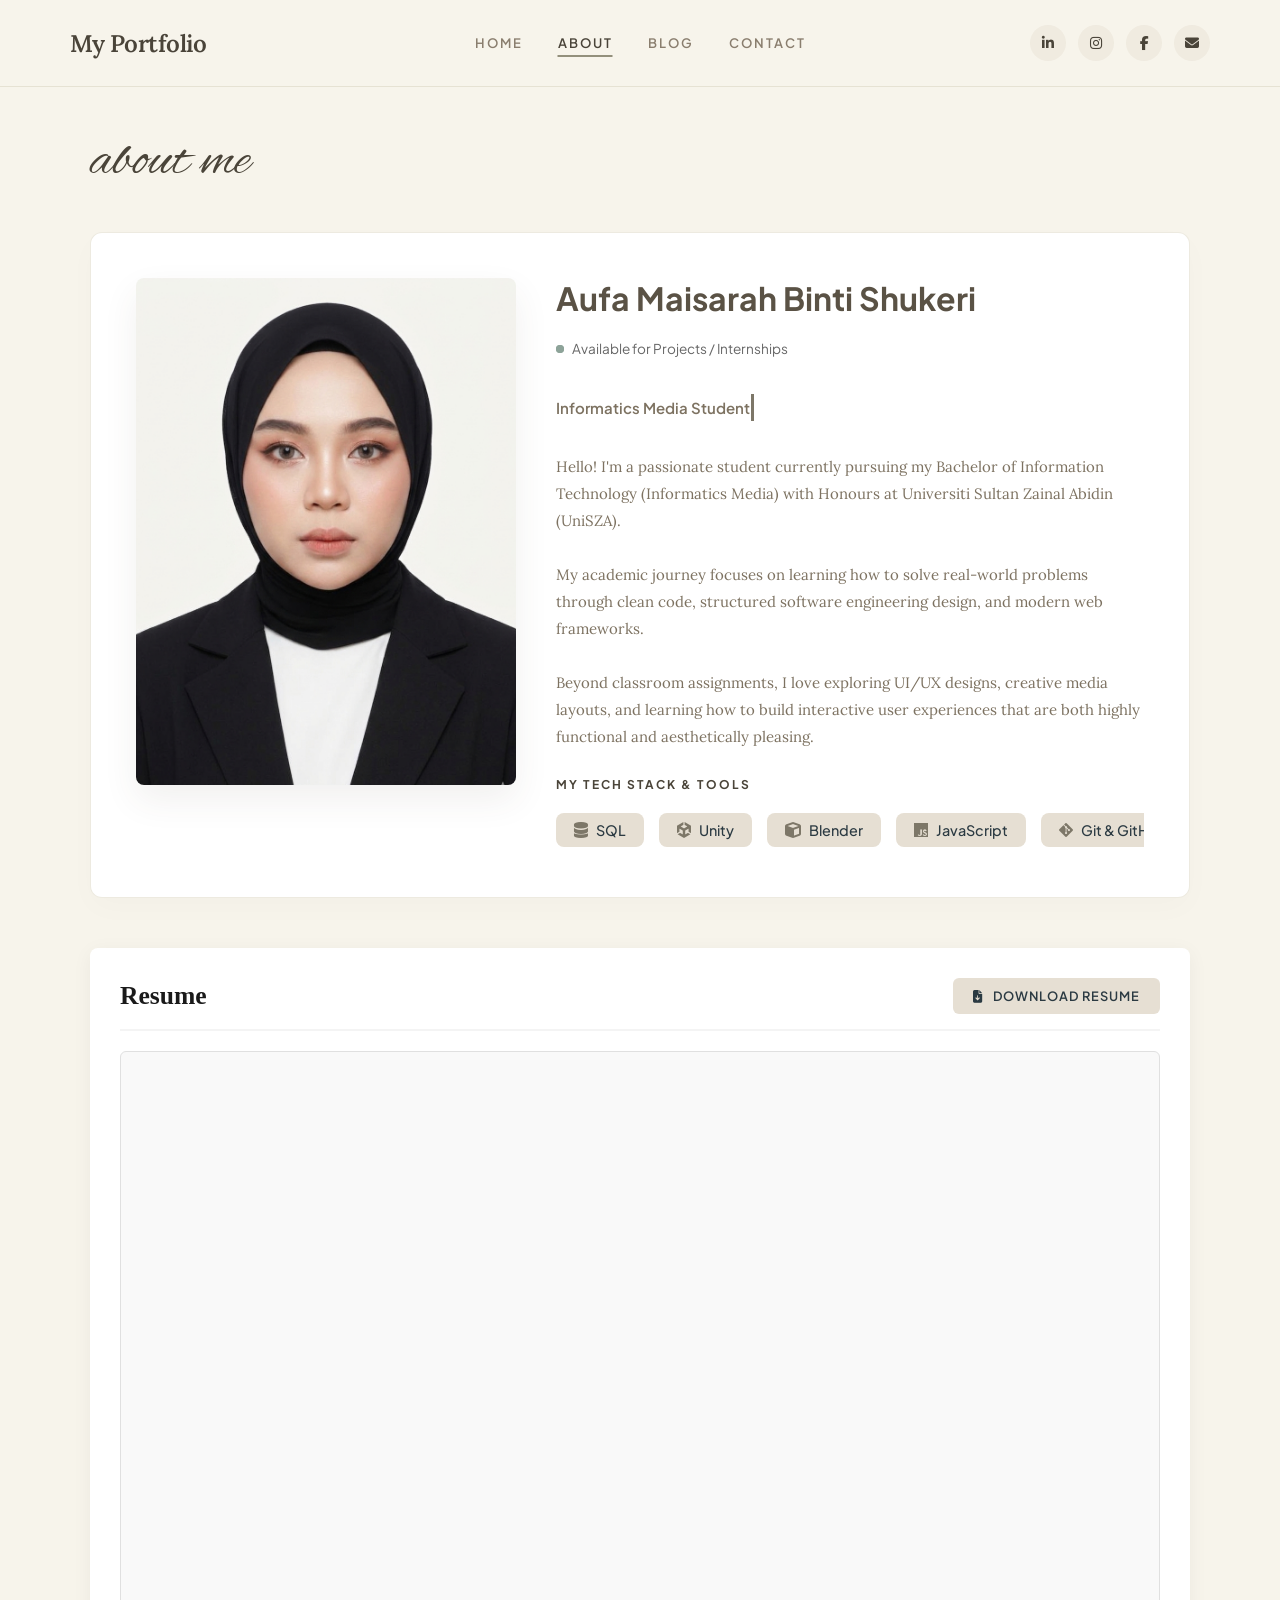
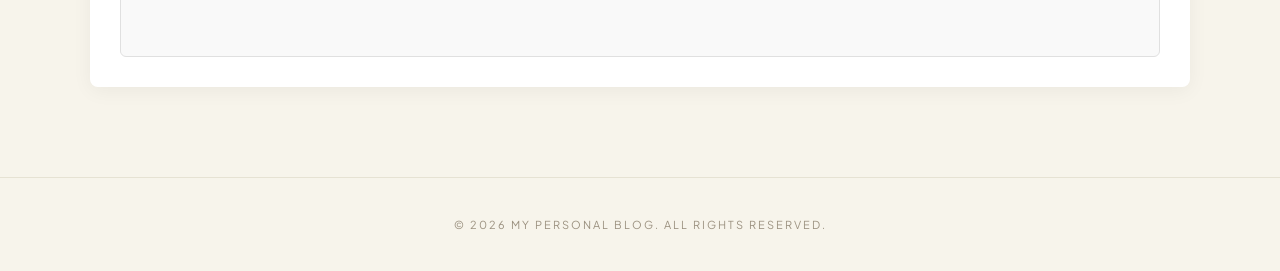
==== about.html @ 788a6cbf "d" ====
<!DOCTYPE html>
<html lang="en">
<head>
    <meta charset="UTF-8">
    <meta name="viewport" content="width=device-width, initial-scale=1.0">
    <title>Aufa | About — My Portfolio</title>
    <link rel="stylesheet" href="style.css">
    <link rel="stylesheet" href="https://cdnjs.cloudflare.com/ajax/libs/font-awesome/6.4.0/css/all.min.css">
</head>

<body>

    <header>
        <nav class="navbar">
            <div class="logo">My Portfolio</div>
            <ul class="nav-links">
                <li><a href="index.html">HOME</a></li>
                <li><a href="about.html" class="active">ABOUT</a></li>
                <li><a href="blog.html">BLOG</a></li>
                <li><a href="contact.html">CONTACT</a></li>
            </ul>

            <div class="header-social-icons">

                <a href="https://linkedin.com/in/usernameanda" target="_blank" class="icon-circle linkedin"><i class="fab fa-linkedin-in"></i></a>
                <a href="https://instagram.com/usernameanda" target="_blank" class="icon-circle instagram"><i class="fab fa-instagram"></i></a>
                <a href="https://facebook.com/usernameanda" target="_blank" class="icon-circle facebook"><i class="fab fa-facebook-f"></i></a>
                <a href="mailto:emailanda@gmail.com" class="icon-circle email"><i class="fas fa-envelope"></i></a>
            </div>
        </nav>
    </header>
    <main class="content-container">
        <h2 class="section-title">about me</h2>
        <div class="about-layout">
            <div class="about-image">
                <img src="aufa.png" alt="My Profile">
            </div>
            <div class="about-text">
                <h1 class="profile-name">Aufa Maisarah Binti Shukeri</h1>
                <div class="status-badge">
                    <span class="pulse-dot"></span> Available for Projects / Internships
                </div>
                <p class="typing-title">Informatics Media Student</p>
                <p class="intro-lead">Hello! I'm a passionate student currently pursuing my Bachelor of Information Technology (Informatics Media) with Honours at Universiti Sultan Zainal Abidin (UniSZA).</p>
                <p class="intro-lead">My academic journey focuses on learning how to solve real-world problems through clean code, structured software engineering design, and modern web frameworks.</p>
                <p class="intro-lead">Beyond classroom assignments, I love exploring UI/UX designs, creative media layouts, and learning how to build interactive user experiences that are both highly functional and aesthetically pleasing.</p>

                <div class="skills-section">
                    <h4>my tech stack & tools</h4>
                    <div class="tech-marquee-container">
                        <div class="tech-marquee-content">

                            <div class="tech-icon-box"><i class="fas fa-database"></i> <span>SQL</span></div>
                            <div class="tech-icon-box"><i class="fab fa-unity"></i> <span>Unity</span></div>
                            <div class="tech-icon-box"><i class="fas fa-cube"></i> <span>Blender</span></div>
                            <div class="tech-icon-box"><i class="fab fa-js"></i> <span>JavaScript</span></div>
                            <div class="tech-icon-box"><i class="fab fa-git-alt"></i> <span>Git & GitHub</span></div>
                            <div class="tech-icon-box"><i class="fas fa-code"></i> <span>VS Code</span></div>         
                            <div class="tech-icon-box"><i class="fas fa-database"></i> <span>SQL</span></div>
                            <div class="tech-icon-box"><i class="fab fa-unity"></i> <span>Unity</span></div>
                            <div class="tech-icon-box"><i class="fas fa-cube"></i> <span>Blender</span></div>
                            <div class="tech-icon-box"><i class="fab fa-js"></i> <span>JavaScript</span></div>
                            <div class="tech-icon-box"><i class="fab fa-git-alt"></i> <span>Git & GitHub</span></div>
                            <div class="tech-icon-box"><i class="fas fa-code"></i> <span>VS Code</span></div>
                        </div>
                    </div>
                </div>
            </div>
        </div>
        <div class="resume-container">
            <div class="resume-header">
                <h3>Resume</h3>
                <a href="resume-aufa.pdf" download class="resume-btn">
                    <i class="fas fa-file-download"></i> DOWNLOAD RESUME
                </a>
            </div>
            <div class="resume-preview">
                <iframe src="resume-aufa.pdf" width="100%" height="600px" style="border: none;"></iframe>
            </div>
        </div>
    </main>
    <footer>
        <p>&copy; 2026 My Personal Blog. All Rights Reserved.</p>

    </footer>
</body>
</html
---- style.css ----
/* --- Google Fonts --- */
@import url('https://fonts.googleapis.com/css2?family=Alex+Brush&family=Lora:ital,wght@0,400;0,500;1,400&family=Plus+Jakarta+Sans:wght@300;400;500;600;700&display=swap');

/* --- Reset & Gaya Asas --- */
* {
    margin: 0;
    padding: 0;
    box-sizing: border-box;
}

body {
    background-color: #f7f4eb; /* Cream warm beige */
    color: #5a5245; 
    font-family: 'Plus Jakarta Sans', sans-serif;
    display: flex;
    flex-direction: column;
    min-height: 100vh;
    -webkit-font-smoothing: antialiased;
    scroll-behavior: smooth;
}

/* --- Navigasi (Header) - MUTLAK & TETAP --- */
header {
    background-color: rgba(247, 244, 235, 0.95);
    backdrop-filter: blur(8px);
    padding: 25px 40px;
    position: sticky;
    top: 0;
    z-index: 1000;
    border-bottom: 1px solid #e6e2d3;
}

.navbar {
    display: flex;
    align-items: center;
    max-width: 1140px;
    margin: 0 auto;
    width: 100%;
    position: relative; /* Menjadi paksi rujukan untuk kedudukan tengah */
}

.logo {
    font-family: 'Lora', serif;
    color: #4a4439;
    font-size: 24px;
    font-weight: 600;
    letter-spacing: -0.5px;
    margin-right: auto; /* Tolak semua elemen lain ke kanan */
}

.nav-links {
    list-style: none;
    display: flex;
    gap: 35px;
    /* Trik tegar untuk kunci menu betul-betul di tengah navbar tanpa hiraukan elemen kanan */
    position: absolute;
    left: 50%;
    transform: translateX(-50%);
}

.nav-links a {
    color: #8a7e6e;
    text-decoration: none;
    font-size: 13px;
    font-weight: 600;
    letter-spacing: 2px;
    text-transform: uppercase;
    position: relative;
    padding: 6px 0;
    transition: color 0.3s ease;
}

.nav-links a::after {
    content: '';
    position: absolute;
    width: 100%;
    height: 2px;
    bottom: 0;
    left: 0;
    background-color: #93907c;
    transform: scaleX(0);
    transform-origin: bottom right;
    transition: transform 0.3s cubic-bezier(0.25, 1, 0.5, 1);
}

.nav-links a:hover::after, .nav-links a.active::after {
    transform: scaleX(1);
    transform-origin: bottom left;
}

.nav-links a:hover, .nav-links a.active {
    color: #4a4439;
}

/* Tulisan bahasa/socials akan sentiasa duduk di hujung kanan */
.header-socials {
    display: flex;
    gap: 10px;
    font-size: 11px;
    font-weight: 700;
    color: #b5ab9a;
    letter-spacing: 1px;
    margin-left: auto; 
}

.header-socials a {
    color: #8a7e6e;
    text-decoration: none;
    transition: color 0.2s, transform 0.2s;
}

@media (max-width: 900px) {
    .nav-links {
        position: static;
        transform: none;
        gap: 20px;
    }
}

/* Animasi garisan bawah dari kiri ke kanan yang sangat smooth */
.nav-links a::after {
    content: '';
    position: absolute;
    width: 100%;
    height: 2px;
    bottom: 0;
    left: 0;
    background-color: #93907c;
    transform: scaleX(0);
    transform-origin: bottom right;
    transition: transform 0.3s cubic-bezier(0.25, 1, 0.5, 1);
}

.nav-links a:hover::after, .nav-links a.active::after {
    transform: scaleX(1);
    transform-origin: bottom left;
}

.nav-links a:hover, .nav-links a.active {
    color: #4a4439;
}

/* Header Socials di hujung kanan */
.header-socials {
    display: flex;
    gap: 10px;
    font-size: 11px;
    font-weight: 700;
    color: #b5ab9a;
    letter-spacing: 1px;
}

.header-socials a {
    color: #8a7e6e;
    text-decoration: none;
    transition: color 0.2s, transform 0.2s;
}

.header-socials a:hover {
    color: #93907c;
    transform: translateY(-1px);
}

/* --- Hero Welcome Section Layout --- */
.hero-section {
    max-width: 850px;
    margin: 80px auto 50px auto;
    text-align: center;
    padding: 0 20px;
}

.hero-sub {
    font-size: 11px;
    font-weight: 700;
    letter-spacing: 4px;
    color: #93907c;
    margin-bottom: 25px;
}

.hero-title {
    font-family: 'Lora', serif;
    font-size: 36px;
    font-weight: 400;
    line-height: 1.6;
    color: #4a4439;
    letter-spacing: -0.2px;
}

/* --- Main Content Section --- */
.content-container {
    max-width: 1140px;
    margin: 40px auto 90px auto;
    width: 100%;
    padding: 0 20px;
}

.section-title {
    font-family: 'Alex Brush', cursive;
    font-size: 56px;
    color: #4a4439;
    font-weight: 400;
    margin-bottom: 35px;
    text-transform: lowercase;
}

/* Grid Susunan Kad Gambar */
.posts-grid {
    display: grid;
    grid-template-columns: repeat(3, 1fr);
    gap: 35px;
}

.post-card {
    display: flex;
    flex-direction: column;
    gap: 16px;
    cursor: pointer;
    background: #ffffff; 
    padding: 18px; 
    border-radius: 12px;
    border: 1px solid rgba(230, 226, 211, 0.7); 
    box-shadow: 0 4px 6px rgba(74, 68, 57, 0.01), 0 10px 20px rgba(74, 68, 57, 0.02);
    transition: all 0.5s cubic-bezier(0.16, 1, 0.3, 1);
}

.image-wrapper {
    width: 100%;
    aspect-ratio: 4 / 3;
    overflow: hidden;
    border-radius: 8px;
    background-color: #4a4439;
}

.image-wrapper img {
    width: 100%;
    height: 100%;
    object-fit: cover;
    opacity: 0.95;
    transition: transform 0.8s cubic-bezier(0.16, 1, 0.3, 1), filter 0.5s ease;
    filter: grayscale(10%) brightness(98%);
}

.post-card:hover {
    box-shadow: 0 20px 38px rgba(74, 68, 57, 0.07), 0 8px 16px rgba(147, 144, 124, 0.03);
    transform: translateY(-8px);
    border-color: #93907c;
}

.post-card:hover .image-wrapper img {
    transform: scale(1.06);
    filter: grayscale(0%) brightness(102%);
    opacity: 1;
}

.card-meta {
    display: flex;
    justify-content: space-between;
    align-items: center;
    font-size: 10px;
    font-weight: 700;
    letter-spacing: 1.5px;
    margin-top: 2px;
}

.card-meta .category {
    color: #93907c;
}

.card-meta .date {
    color: #b5ab9a;
}

.post-card h3 {
    font-family: 'Lora', serif;
    font-size: 17px;
    font-weight: 500;
    line-height: 1.4;
    color: #4a4439;
    transition: color 0.3s ease;
}

.post-card:hover h3 {
    color: #93907c;
}

.post-card .card-desc {
    font-size: 13.5px;
    line-height: 1.6;
    color: #7d7261;
    font-weight: 400;
}

/* --- Sunday Ritual Section (Olive Green Footer Banner) --- */
.ritual-section {
    background-color: #93907c; 
    color: #f7f4eb;
    text-align: center;
    padding: 90px 20px;
    display: flex;
    flex-direction: column;
    align-items: center;
    gap: 24px;
    border-top: 1px solid #e6e2d3;
}

.ritual-section h2 {
    font-family: 'Lora', serif;
    font-size: 38px;
    font-weight: 400;
    letter-spacing: 0.5px;
    text-transform: lowercase;
}

.ritual-section h2 span {
    font-family: 'Alex Brush', cursive;
    font-size: 58px;
    display: inline-block;
    margin-left: 6px;
}

.ritual-section p {
    font-size: 15.5px;
    max-width: 650px;
    line-height: 1.8;
    color: #e6e2d3;
    font-weight: 300;
}

.ritual-section button {
    background-color: #4e4d41; 
    color: #f7f4eb;
    border: none;
    padding: 16px 38px;
    border-radius: 30px;
    font-size: 11px;
    font-weight: 600;
    letter-spacing: 2.5px;
    cursor: pointer;
    box-shadow: 0 4px 15px rgba(78, 77, 65, 0.2);
    transition: all 0.4s cubic-bezier(0.16, 1, 0.3, 1);
}

.ritual-section button:hover {
    background-color: #3b3a31;
    transform: translateY(-2px);
    box-shadow: 0 8px 25px rgba(78, 77, 65, 0.35);
}

/* --- About Page Styling --- */
.about-layout {
    display: flex;
    gap: 60px;
    align-items: center;
    margin-top: 10px;
    background: #ffffff;
    padding: 45px;
    border-radius: 12px;
    border: 1px solid rgba(230, 226, 211, 0.7);
    box-shadow: 0 10px 30px rgba(74, 68, 57, 0.02);
}

.about-image {
    flex: 1;
    max-width: 380px;
    aspect-ratio: 3 / 4;
    overflow: hidden;
    border-radius: 8px;
    box-shadow: 0 15px 35px rgba(74, 68, 57, 0.08);
}

.about-image img {
    width: 100%;
    height: 100%;
    object-fit: cover;
}

.about-text {
    flex: 1.3;
    display: flex;
    flex-direction: column;
    gap: 22px;
}

.intro-lead {
    font-family: 'Lora', serif;
    font-size: 24px;
    line-height: 1.6;
    color: #4a4439;
}

.about-text p {
    font-size: 15px;
    line-height: 1.8;
    color: #7d7261;
}

.skills-section h4 {
    font-family: 'Plus Jakarta Sans', sans-serif;
    font-size: 12px;
    color: #4a4439;
    margin-bottom: 16px;
    text-transform: uppercase;
    letter-spacing: 2px;
    font-weight: 700;
}

.skills-tags {
    display: flex;
    gap: 12px;
    flex-wrap: wrap;
}

.skills-tags span {
    background-color: #e6e2d3;
    color: #4a4439;
    padding: 8px 18px;
    border-radius: 6px;
    font-size: 11px;
    font-weight: 600;
    letter-spacing: 0.5px;
    transition: all 0.3s;
}

.skills-tags span:hover {
    background-color: #93907c;
    color: #f7f4eb;
    transform: translateY(-2px);
}

/* --- Footer --- */
footer {
    background-color: #f7f4eb;
    color: #9c9281;
    text-align: center;
    padding: 40px;
    font-size: 11px;
    letter-spacing: 2px;
    text-transform: uppercase;
    border-top: 1px solid #e6e2d3;
}

/* --- Responsive Layout (FIXED NAVBAR NAVIGATION) --- */
@media (max-width: 900px) {
    header {
        padding: 20px;
    }

    /* Memastikan susunan horizontal kekal statik dan tidak berubah bertingkat */
    .navbar {
        flex-direction: row; 
        justify-content: space-between;
    }

    .nav-links {
        gap: 20px; /* Kurangkan gap sikit di peranti kecil supaya muat */
    }

    .hero-section {
        margin: 50px auto 30px auto;
    }

    .hero-title {
        font-size: 26px;
    }

    .posts-grid {
        grid-template-columns: 1fr;
        gap: 35px;
    }

    .about-layout {
        flex-direction: column;
        padding: 25px;
        gap: 35px;
    }
}
/* --- Blog Page Styling --- */
.blog-list {
    display: flex;
    flex-direction: column;
    gap: 10px; /* Jarak antara garisan artikel */
    margin-top: 20px;
}

.blog-item {
    display: flex;
    gap: 60px;
    padding: 40px 0;
    border-bottom: 1px solid rgba(230, 226, 211, 0.8);
    transition: all 0.3s ease;
}

/* Memastikan artikel terakhir tiada garisan bawah */
.blog-item:last-child {
    border-bottom: none;
}

.blog-meta {
    flex: 0 0 180px; /* Menetapkan lebar tetap untuk zon tarikh & kategori */
    display: flex;
    flex-direction: column;
    gap: 8px;
    font-size: 11px;
    font-weight: 700;
    letter-spacing: 1.5px;
    text-transform: uppercase;
}

.blog-date {
    color: #b5ab9a;
}

.blog-category {
    color: #93907c;
}

.blog-content {
    flex: 1;
    display: flex;
    flex-direction: column;
    gap: 14px;
}

.blog-title a {
    font-family: 'Lora', serif;
    font-size: 22px;
    font-weight: 500;
    line-height: 1.4;
    color: #4a4439;
    text-decoration: none;
    transition: color 0.3s ease, padding-left 0.3s ease;
    display: inline-block;
}

/* Efek mikro-interaksi premium apabila tajuk artikel di-hover */
.blog-item:hover .blog-title a {
    color: #93907c;
    padding-left: 6px; /* Tajuk akan beranjak sedikit ke kanan dengan sangat lembut */
}

.blog-excerpt {
    font-size: 14.5px;
    line-height: 1.7;
    color: #7d7261;
    max-width: 720px;
}

/* --- Responsif untuk Blog --- */
@media (max-width: 768px) {
    .blog-item {
        flex-direction: column;
        gap: 15px;
        padding: 30px 0;
    }
    
    .blog-meta {
        flex: none;
        flex-direction: row;
        gap: 20px;
    }
    
    .blog-title a {
        font-size: 19px;
    }
}
/* --- Contact Page Styling --- */
.contact-layout {
    display: flex;
    gap: 80px;
    margin-top: 20px;
    background: #ffffff;
    padding: 50px;
    border-radius: 12px;
    border: 1px solid rgba(230, 226, 211, 0.7);
    box-shadow: 0 10px 30px rgba(74, 68, 57, 0.02);
}

.contact-info {
    flex: 1;
    display: flex;
    flex-direction: column;
    gap: 25px;
}

.contact-heading {
    font-family: 'Lora', serif;
    font-size: 28px;
    font-weight: 500;
    line-height: 1.4;
    color: #4a4439;
}

.contact-subtext {
    font-size: 15px;
    line-height: 1.8;
    color: #7d7261;
}

.info-details {
    display: flex;
    flex-direction: column;
    gap: 20px;
    margin: 10px 0;
}

.info-group span {
    font-size: 10px;
    font-weight: 700;
    letter-spacing: 2px;
    color: #93907c;
    display: block;
    margin-bottom: 4px;
}

.info-group p {
    font-family: 'Lora', serif;
    font-size: 18px;
    color: #4a4439;
}

.contact-socials {
    display: flex;
    gap: 25px;
    margin-top: auto; /* Paksa pautan sosial duduk di bahagian paling bawah lajur */
    padding-top: 20px;
}

.contact-socials a {
    font-size: 11px;
    font-weight: 700;
    letter-spacing: 1.5px;
    color: #8a7e6e;
    text-decoration: none;
    transition: color 0.3s, transform 0.2s;
}

.contact-socials a:hover {
    color: #93907c;
    transform: translateY(-2px);
}

/* --- Susunan Borang Kanan --- */
.contact-form-container {
    flex: 1.2;
}

.contact-form {
    display: flex;
    flex-direction: column;
    gap: 24px;
}

.form-group {
    display: flex;
    flex-direction: column;
    gap: 8px;
}

.form-group label {
    font-size: 10px;
    font-weight: 700;
    letter-spacing: 2px;
    color: #4a4439;
}

.form-group input,
.form-group textarea {
    width: 100%;
    padding: 14px 16px;
    background-color: #f7f4eb; /* Warna input match dengan warna asal web */
    border: 1px solid rgba(230, 226, 211, 0.8);
    border-radius: 6px;
    color: #5a5245;
    font-family: 'Plus Jakarta Sans', sans-serif;
    font-size: 14px;
    transition: all 0.3s ease;
}

/* Efek fokus yang licin apabila user klik kotak input */
.form-group input:focus,
.form-group textarea:focus {
    outline: none;
    border-color: #93907c;
    background-color: #ffffff; /* Tukar jadi putih tulen semasa menaip */
    box-shadow: 0 4px 12px rgba(147, 144, 124, 0.05);
}

/* Butang Hantar Mesej */
.submit-btn {
    background-color: #93907c;
    color: #f7f4eb;
    border: none;
    padding: 16px 30px;
    border-radius: 6px;
    font-size: 11px;
    font-weight: 700;
    letter-spacing: 2px;
    cursor: pointer;
    transition: all 0.3s cubic-bezier(0.16, 1, 0.3, 1);
    align-self: flex-start; /* Butang tidak memanjang penuh */
}

.submit-btn:hover {
    background-color: #4e4d41;
    transform: translateY(-2px);
    box-shadow: 0 6px 20px rgba(78, 77, 65, 0.2);
}

/* --- Responsif Layout untuk Contact --- */
@media (max-width: 900px) {
    .contact-layout {
        flex-direction: column;
        padding: 30px 20px;
        gap: 40px;
    }
    
    .contact-socials {
        margin-top: 20px;
    }
    
    .submit-btn {
        width: 100%; /* Butang memanjang penuh pada telefon bimbit */
        text-align: center;
    }
}
/* --- Gaya Ikon Media Sosial Bulat di Header --- */
.header-social-icons {
    display: flex;
    gap: 12px;
    align-items: center;
}

.icon-circle {
    width: 36px;
    height: 36px;
    border-radius: 50%;
    background-color: #f0ebe0; /* Warna asal bulatan (kelabu/beige lembut) */
    color: #4a4439; /* Warna ikon di dalam */
    display: flex;
    align-items: center;
    justify-content: center;
    text-decoration: none;
    font-size: 14px;
    transition: all 0.3s cubic-bezier(0.25, 1, 0.5, 1);
}

/* --- Efek Hover Mengikut Warna Screenshot 2026-06-05 221722.png --- */
/* LinkedIn akan bertukar jadi warna Gold/Kuning Mustard apabila di-hover */
.icon-circle.linkedin:hover {
    background-color: #4a4439; /* Tukar jadi warna gelap premium */
    color: #ffffff;
    transform: translateY(-3px); /* Ikon melonjak sedikit ke atas */
    box-shadow: 0 4px 12px rgba(212, 175, 55, 0.3);
}

/* Hover untuk Instagram, Facebook & Email (Sama ada nak kekal warna gold atau warna gelap) */
.icon-circle.instagram:hover,
.icon-circle.facebook:hover,
.icon-circle.email:hover {
    background-color: #4a4439; /* Tukar jadi warna gelap premium */
    color: #ffffff;
    transform: translateY(-3px);
    box-shadow: 0 4px 12px rgba(74, 68, 57, 0.2);
}
/* --- Animasi Melonjak untuk Teks Menu Navigasi --- */
.nav-links a {
    display: inline-block; /* Wajib ada supaya fungsi transform boleh berjalan pada teks */
    transition: transform 0.3s cubic-bezier(0.25, 1, 0.5, 1), color 0.3s ease;
}

/* Efek apabila mouse digerakkan di atas menu HOME, ABOUT, BLOG, CONTACT */
.nav-links a:hover {
    transform: translateY(-6px); /* Teks menu melonjak 6px ke atas */
    color: #d4af37; /* Opsional: Tukar warna teks ke Gold semasa hover supaya sedondon dengan ikon LinkedIn */
}

/* Kekalkan kedudukan teks yang sedang aktif (class="active") supaya tidak pelik, atau jika anda mahu ia boleh melonjak juga */
.nav-links a.active:hover {
    transform: translateY(-6px);
}
/* --- Bahagian Preview & Muat Turun Resume --- */
.resume-container {
    margin-top: 50px;
    background: #ffffff;
    padding: 30px;
    border-radius: 8px;
    box-shadow: 0 4px 20px rgba(0, 0, 0, 0.05); /* Shadow halus korporat */
}

.resume-header {
    display: flex;
    justify-content: space-between;
    align-items: center;
    margin-bottom: 20px;
    border-bottom: 2px solid #f4f4f4;
    padding-bottom: 15px;
}

.resume-header h3 {
    font-family: 'Playfair Display', Georgia, serif;
    font-size: 1.6rem;
    color: #1a1a1a;
    margin: 0;
}

.resume-btn {
    display: inline-block;
    padding: 10px 20px;
    background-color: #e6dfd3; /* Tukar ke warna beige cair (seperti tag SQL/Unity) */
    color: #2b3a42; /* Warna teks gelap lembut supaya kontra dan mudah dibaca */
    text-decoration: none;
    font-size: 0.8rem;
    font-weight: 600;
    letter-spacing: 1px;
    border-radius: 6px; /* Tukar ke 6px supaya sama bulat dengan tag tech stack */
    transition: transform 0.3s cubic-bezier(0.25, 1, 0.5, 1), background-color 0.3s ease, color 0.3s ease, box-shadow 0.3s ease;
}

/* Kesan melonjak 3px yang sedondon */
.resume-btn:hover {
    transform: translateY(-3px);
    background-color: #928e7d; /* Tukar ke warna sage/olive green (seperti tag VS Code) */
    color: #ffffff; /* Tukar teks kepada putih semasa hover supaya tulisan jelas */
    box-shadow: 0 5px 15px rgba(146, 142, 125, 0.3); /* Shadow halus menggunakan tona sage green */
}

.resume-btn i {
    margin-right: 6px;
}

/* Bingkai Kotak Preview PDF */
.resume-preview {
    background: #f9f9f9;
    border: 1px solid #e0e0e0;
    border-radius: 6px;
    overflow: hidden;
}

/* Responsif untuk paparan telefon bimbit */
@media (max-width: 768px) {
    .resume-header {
        flex-direction: column;
        align-items: flex-start;
        gap: 15px;
    }
    
    .resume-preview iframe {
        height: 450px; /* Kurangkan ketinggian preview pada skrin telefon */
    }
}
/* --- Gaya Kontena Kad About Me (Sebiji Macam Resume-Container) --- */
.about-card-container {
    background: #ffffff;
    padding: 30px;
    border-radius: 8px;
    box-shadow: 0 4px 20px rgba(0, 0, 0, 0.05); /* Bayang halus korporat */
    margin-bottom: 40px; /* Jarak pemisah antara kad About Me dan kad Resume */
}

/* Header di dalam kad About Me */
.about-card-header {
    display: flex;
    justify-content: space-between;
    align-items: center;
    margin-bottom: 25px;
    border-bottom: 2px solid #f4f4f4; /* Garisan pemisah halus bawah tajuk */
    padding-bottom: 15px;
}

/* Tulisan tajuk H2 "About Me" */
.about-card-header h2 {
    font-family: 'Playfair Display', 'Georgia', serif;
    font-size: 1.8rem;
    font-weight: 700;
    color: #1a1a1a;
    margin: 0;
    letter-spacing: -0.5px;
}

/* Melaraskan kedudukan susunan gambar & teks di dalam kad */
.about-layout {
    display: flex;
    gap: 40px;
    align-items: flex-start;
}

/* --- Kontena Utama Marquee Ikon --- */
.tech-marquee-container {
    width: 100%;
    overflow: hidden;
    padding: 10px 0;
    white-space: nowrap;
    display: flex;
    position: relative;
}

/* --- Mengunci kedudukan kad About Me supaya sama dengan Resume --- */
.about-card-container {
    background: #ffffff;
    padding: 30px;
    border-radius: 8px;
    box-shadow: 0 4px 20px rgba(0, 0, 0, 0.05);
    margin-bottom: 40px;
}

.about-card-header {
    margin-bottom: 25px;
    border-bottom: 2px solid #f4f4f4;
    padding-bottom: 15px;
}

.about-card-header h2 {
    font-family: 'Playfair Display', 'Georgia', serif;
    font-size: 1.8rem;
    font-weight: 700;
    color: #1a1a1a;
    margin: 0;
}
/* ==========================================================================
   KOD PENSTABIL MARQUEE KHAS (GAMBAR KEKAL & TEKS TAKKAN TERKELUAR)
   ========================================================================== */

/* 1. Paksa ruang teks biodata supaya tidak boleh ditolak oleh barisan ikon */
.about-text {
    flex: 1;
    min-width: 0; /* Kod wajib supaya kontena tahu had maksimum skrin */
}

/* 2. Mengurung sepenuhnya animasi marquee di dalam dinding teks biodata sahaja */
.tech-marquee-container {
    width: 100%;
    max-width: 100%; /* Menghalang kontena daripada membesar mengikut panjang ikon */
    overflow: hidden; /* Memotong terus mana-mana ikon yang terkeluar dari sempadan */
    white-space: nowrap;
    display: block; /* Menggunakan block supaya ia mengambil baris baru yang selamat */
    position: relative;
    margin-top: 15px;
    padding: 5px 0;
}

/* 3. Barisan bergerak yang mengandungi ikon */
.tech-marquee-content {
    display: inline-flex; /* Guna inline-flex supaya logik transform -50% berfungsi dengan tepat */
    gap: 15px;
    animation: scrollTech 20s linear infinite;
}

/* 4. Reka bentuk kotak tag kemahiran mengikut bentuk asal dalam Screenshot */
.tech-icon-box {
    display: flex;
    align-items: center;
    gap: 8px;
    padding: 8px 18px;
    background-color: #e6dfd3; /* Warna beige lembut asal anda */
    color: #2b3a42;
    font-size: 0.9rem;
    font-weight: 500;
    border-radius: 8px;
    box-sizing: border-box;
}

/* Warna ikon kecil di dalam kotak tag */
.tech-icon-box i {
    font-size: 1rem;
    color: #7d7768;
}

/* 5. Logik pergerakan animasi berpusing tanpa henti */
@keyframes scrollTech {
    0% {
        transform: translateX(0);
    }
    100% {
        transform: translateX(-50%); /* Bergerak separuh sahaja kerana Set 2 adalah klon Set 1 */
    }
}
/* Efek fade-in untuk kandungan utama */
.content-container {
    animation: fadeInPage 1s ease-out forwards;
}

@keyframes fadeInPage {
    0% {
        opacity: 0;
        transform: translateY(20px); /* Muncul dari bawah sedikit */
    }
    100% {
        opacity: 1;
        transform: translateY(0);
    }
}
.about-image img {
    animation: imageFloat 5s ease-in-out infinite;
}
@keyframes imageFloat {
    0% { transform: translateY(0px); }
    50% { transform: translateY(-4px); } /* Naik sikit secara lembut */
    100% { transform: translateY(0px); }
}
.status-badge {
    display: inline-flex;
    align-items: center;
    gap: 8px;
    font-size: 0.85rem;
    color: #666;
    margin-bottom: 15px;
}
.pulse-dot {
    width: 8px;
    height: 8px;
    background-color: #8da399; /* Warna sage green pastel */
    border-radius: 50%;
    position: relative;
}
.pulse-dot::after {
    content: '';
    position: absolute;
    width: 100%;
    height: 100%;
    top: 0;
    left: 0;
    background-color: #8da399;
    border-radius: 50%;
    animation: pulseAnimation 1.5s infinite ease-in-out;
}
@keyframes pulseAnimation {
    0% { transform: scale(1); opacity: 1; }
    100% { transform: scale(3); opacity: 0; }
}
/* ==========================================================================
   ANIMATION: FIX TYPING EFFECT BERHENTI TEPAT PADA TEKS
   ========================================================================== */

.typing-title {
    font-family: inherit;
    font-size: 1.1rem;
    font-weight: 600;
    color: #7d7768; /* Warna sage/olive lembut tema anda */
    margin-bottom: 10px;
    
    /* ─── KOD MAGIK PENYELASAI ─── */
    display: inline-block;     /* Memaksa lebar kotak mengikut saiz tulisan sahaja, bukan saiz skrin */
    width: 0;                  /* Bermula dari kosong */
    
    overflow: hidden; 
    white-space: nowrap; 
    border-right: 3px solid #7d7768; 
    
    /* Animasi dilaraskan menggunakan ch (character unit) untuk ketepatan maksimum */
    animation: 
        playTyping 1.8s steps(18, end) forwards, 
        blinkCursor 0.75s step-end infinite;
}

/* --- Keyframes Diperbaharui Menggunakan Unit 'ch' (Ikut Bilangan Huruf) --- */
@keyframes playTyping {
    from { width: 0; }
    to { width: 18ch; } /* '25ch' bermaksud lebar kotak akan berhenti tepat pada huruf ke-25! */
}

@keyframes blinkCursor {
    from, to { border-color: transparent; }
    50% { border-color: #7d7768; }
}
/* ==========================================================================
   KEMASAN BUTANG READ MORE (MENGEKALKAN STYLING ASAL SELEPAS JADI LINK)
   ========================================================================== */
.read-more-btn {
    text-decoration: none; /* Membuang garisan bawah teks link */
    display: inline-block; /* Memastikan saiz butang, padding, & margin kekal tegak */
    color: #ffffff;        /* Tukar warna teks mengikut tema asal anda jika perlu */
}
/* ==========================================================================
   EFFECT HOVER: TUKAR WARNA BUTANG BILA USER SENTUH
   ========================================================================== */

/* Pastikan nama class ini (.read-more-btn) sama dengan nama class butang anda */
.read-more-btn {
    /* Tambah baris ini di dalam class butang asal jika belum ada, 
       supaya pertukaran warna nampak licin/smooth selama 0.3 saat */
    transition: background-color 0.3s ease, transform 0.2s ease; 
}

.read-more-btn:hover {
    background-color: #7d7768; /* Warna bertukar ke Sage/Olive lembut tema anda */
    color: #ffffff;            /* Kekalkan tulisan warna putih */
    cursor: pointer;           /* Tukar bentuk mouse jadi ikon tangan penunjuk */
    transform: translateY(-2px); /* Kesan magik: butang akan naik atas sikit bila disentuh! */
}
/* ==========================================================================
   KEMASAN PREMIUM: BUTANG VIEW DETAILS ESTETIK (MINIMALIST)
   ========================================================================== */
.project-link-btn {
    display: inline-flex;
    align-items: center;
    justify-content: center;
    margin-top: 20px;
    padding: 10px 22px;
    font-size: 0.8rem;
    font-weight: 600;
    color: #7d7768;            /* Warna Sage Green lembut asal anda */
    text-decoration: none;
    text-transform: uppercase;
    letter-spacing: 0.1em;
    border: 1.5px solid #7d7768; /* Garisan luar butang (Outlined) */
    border-radius: 50px;       /* Bentuk kapsul bulat yang kemas */
    background-color: transparent;
    transition: all 0.3s ease; /* Animasi lancar untuk semua pertukaran */
}

/* Ikon anak panah di dalam butang */
.project-link-btn i {
    margin-left: 8px;
    font-size: 0.85rem;
    transition: transform 0.3s ease;
}

/* ==========================================================================
   EFFECT HOVER: BILA USER SENTUH BUTANG VIEW DETAILS
   ========================================================================== */
.project-link-btn:hover {
    background-color: #7d7768; /* Penuhkan latar belakang dengan warna sage */
    color: #ffffff;            /* Tukar tulisan jadi warna putih */
    box-shadow: 0 4px 12px rgba(125, 119, 104, 0.2); /* Kesan bayang lembut */
    transform: translateY(-2px); /* Butang naik atas sedikit */
    cursor: pointer;
}

.project-link-btn:hover i {
    transform: translateX(4px); /* Anak panah meluncur ke kanan sikit */
}
/* ==========================================================================
   KEMASAN PREMIUM: BUTANG BACK TO PORTFOLIO (MINIMALIST)
   ========================================================================== */
.back-to-portfolio-btn {
    display: inline-flex;
    align-items: center;
    gap: 8px;                  /* Jarak antara ikon anak panah & teks */
    padding: 8px 16px;
    font-size: 0.85rem;
    font-weight: 600;
    color: #7d7768;            /* Warna Sage Green lembut anda */
    text-decoration: none;
    text-transform: uppercase;
    letter-spacing: 0.05em;
    border: 1px solid transparent; /* Garisan halimunan sebelum di-hover */
    border-radius: 4px;
    background-color: #fdfcf7;  /* Warna latar belakang off-white yang warm */
    box-shadow: 0 2px 6px rgba(0, 0, 0, 0.02);
    transition: all 0.3s ease;  /* Animasi smooth */
}

/* Ikon anak panah di dalam butang */
.back-to-portfolio-btn i {
    font-size: 0.9rem;
    transition: transform 0.3s ease;
}

/* ==========================================================================
   REKA BENTUK MODEN: BUTANG KOTAK + ANAK PANAH DALAM BULATAN
   ========================================================================== */
.back-to-portfolio-btn {
    display: inline-flex;
    align-items: center;
    gap: 14px;                  /* Jarakkan bulatan ikon dengan teks */
    padding: 10px 24px 10px 16px; /* Padding kiri dikurangkan sikit supaya bulatan nampak seimbang */
    font-size: 0.8rem;
    font-weight: 600;
    color: #5c564b;             /* Warna coklat warm premium */
    text-decoration: none;
    text-transform: uppercase;
    letter-spacing: 0.08em;
    background-color: #ffffff;  /* Latar belakang kotak putih bersih */
    border: 1px solid #e8e5d8;  /* Garisan sempadan halus */
    border-radius: 12px;        /* Bucu kotak membulat moden */
    box-shadow: 0 4px 12px rgba(125, 119, 104, 0.05); /* Bayang lembut */
    transition: all 0.3s cubic-bezier(0.25, 0.8, 0.25, 1);
}

/* REKA BENTUK BULATAN UNTUK IKON */
.back-to-portfolio-btn i {
    display: flex;
    align-items: center;
    justify-content: center;
    width: 32px;                /* Lebar bulatan */
    height: 32px;               /* Tinggi bulatan */
    font-size: 0.85rem;
    color: #7d7768;             /* Warna asal ikon (sage green) */
    background-color: #f5f3ec;  /* Latar belakang bulatan kelabu/sage lembut */
    border-radius: 50px;        /* Menjadikannya bulatan sempurna */
    transition: all 0.3s ease;  /* Animasi lancar untuk pergerakan bulatan */
}

/* ==========================================================================
   EFFECT HOVER: BILA USER SENTUH BUTANG
   ========================================================================== */
.back-to-portfolio-btn:hover {
    color: #7d7768;             /* Tulisan bertukar warna sage lembut */
    border-color: #cdcaa7;      /* Garisan luar kotak menjadi sedikit pekat */
    box-shadow: 0 6px 20px rgba(125, 119, 104, 0.12); /* Bayang lebih dalam */
    transform: translateY(-2px); /* Kotak terapung naik sikit */
    cursor: pointer;
}

/* Perubahan pada bulatan ikon apabila butang di-hover */
.back-to-portfolio-btn:hover i {
    color: #ffffff;             /* Ikon anak panah bertukar jadi putih */
    background-color: #7d7768;  /* Bulatan dipenuhi warna sage green sepenuhnya */
    transform: translateX(-4px); /* Seluruh bulatan meluncur ke kiri sikit */
}
/* ==========================================================================
   PEMBAIKAN TOTAL: FIX RESPONSIF & KAWALAN OVERFLOW MARQUEE TECH STACK
   ========================================================================== */
@media screen and (max-width: 768px) {
    
    /* 1. Paksa layout utama turun ke bawah secara menegak */
    .about-layout {
        display: flex !important;
        flex-direction: column !important;
        align-items: center !important;
        width: 100% !important;
        max-width: 100% !important;
        padding: 10px !important;
        box-sizing: border-box !important;
        overflow: hidden !important; /* Menghalang sebarang komponen dalaman terkeluar */
    }

    /* 2. Kawalan saiz gambar profil */
    .about-image {
        width: 100% !important;
        max-width: 260px !important; 
        margin: 0 auto 20px auto !important;
        display: flex !important;
        justify-content: center !important;
    }

    .about-image img {
        width: 100% !important;
        height: auto !important;
        display: block !important;
    }

    /* 3. Kotak teks dipaksa mengikut lebar skrin telefon sepenuhnya */
    .about-text {
        width: 100% !important;
        max-width: 100% !important;
        padding: 0 10px !important; 
        box-sizing: border-box !important;
        display: block !important;
        overflow: hidden !important; /* Mengunci kandungan teks di dalam skrin */
    }

    /* 4. Elakkan nama panjang terpotong atau terkeluar */
    .profile-name {
        font-size: 1.6rem !important;     /* Kecilkan sedikit lagi saiz di phone */
        white-space: normal !important;   /* Membenarkan tulisan turun baris baharu */
        word-wrap: break-word !important; 
        overflow-wrap: break-word !important;
        line-height: 1.3 !important;
    }

    /* 5. Memastikan perenggan teks responsif */
    .about-text p {
        font-size: 0.95rem !important;
        line-height: 1.6 !important;
        width: 100% !important;
        box-sizing: border-box !important;
        word-wrap: break-word !important;
    }

    /* ==========================================================================
       PUNCA UTAMA: MENJINAKKAN ANIMASI MARQUEE SUPAYA TIDAK MENOLAK KOTAK
       ========================================================================== */
    .skills-section {
        width: 100% !important;
        max-width: 100% !important;
        box-sizing: border-box !important;
        overflow: hidden !important;
    }

    .tech-marquee-container {
        width: 100% !important;
        max-width: 100% !important;
        overflow: hidden !important; /* Memotong ikon yang berjalan di luar sempadan skrin phone */
        box-sizing: border-box !important;
        display: block !important;
    }

    .tech-marquee-content {
        display: flex !important;
        /* Kekalkan animasi berjalan melintang tetapi disembunyikan hujungnya oleh container */
    }
}
.intro-lead {
    /* Gaya untuk tulisan intro */
    font-size: 1.1rem; /* Contoh saiz, boleh ubah ikut kesesuaian */
    line-height: 1.0;  /* Jarak antara baris supaya selesa dibaca */
    color: #555;       /* Warna tulisan, pastikan sama dengan perenggan pertama */
    margin-bottom: 5px; /* Penting: Ini untuk beri jarak antara perenggan */
}
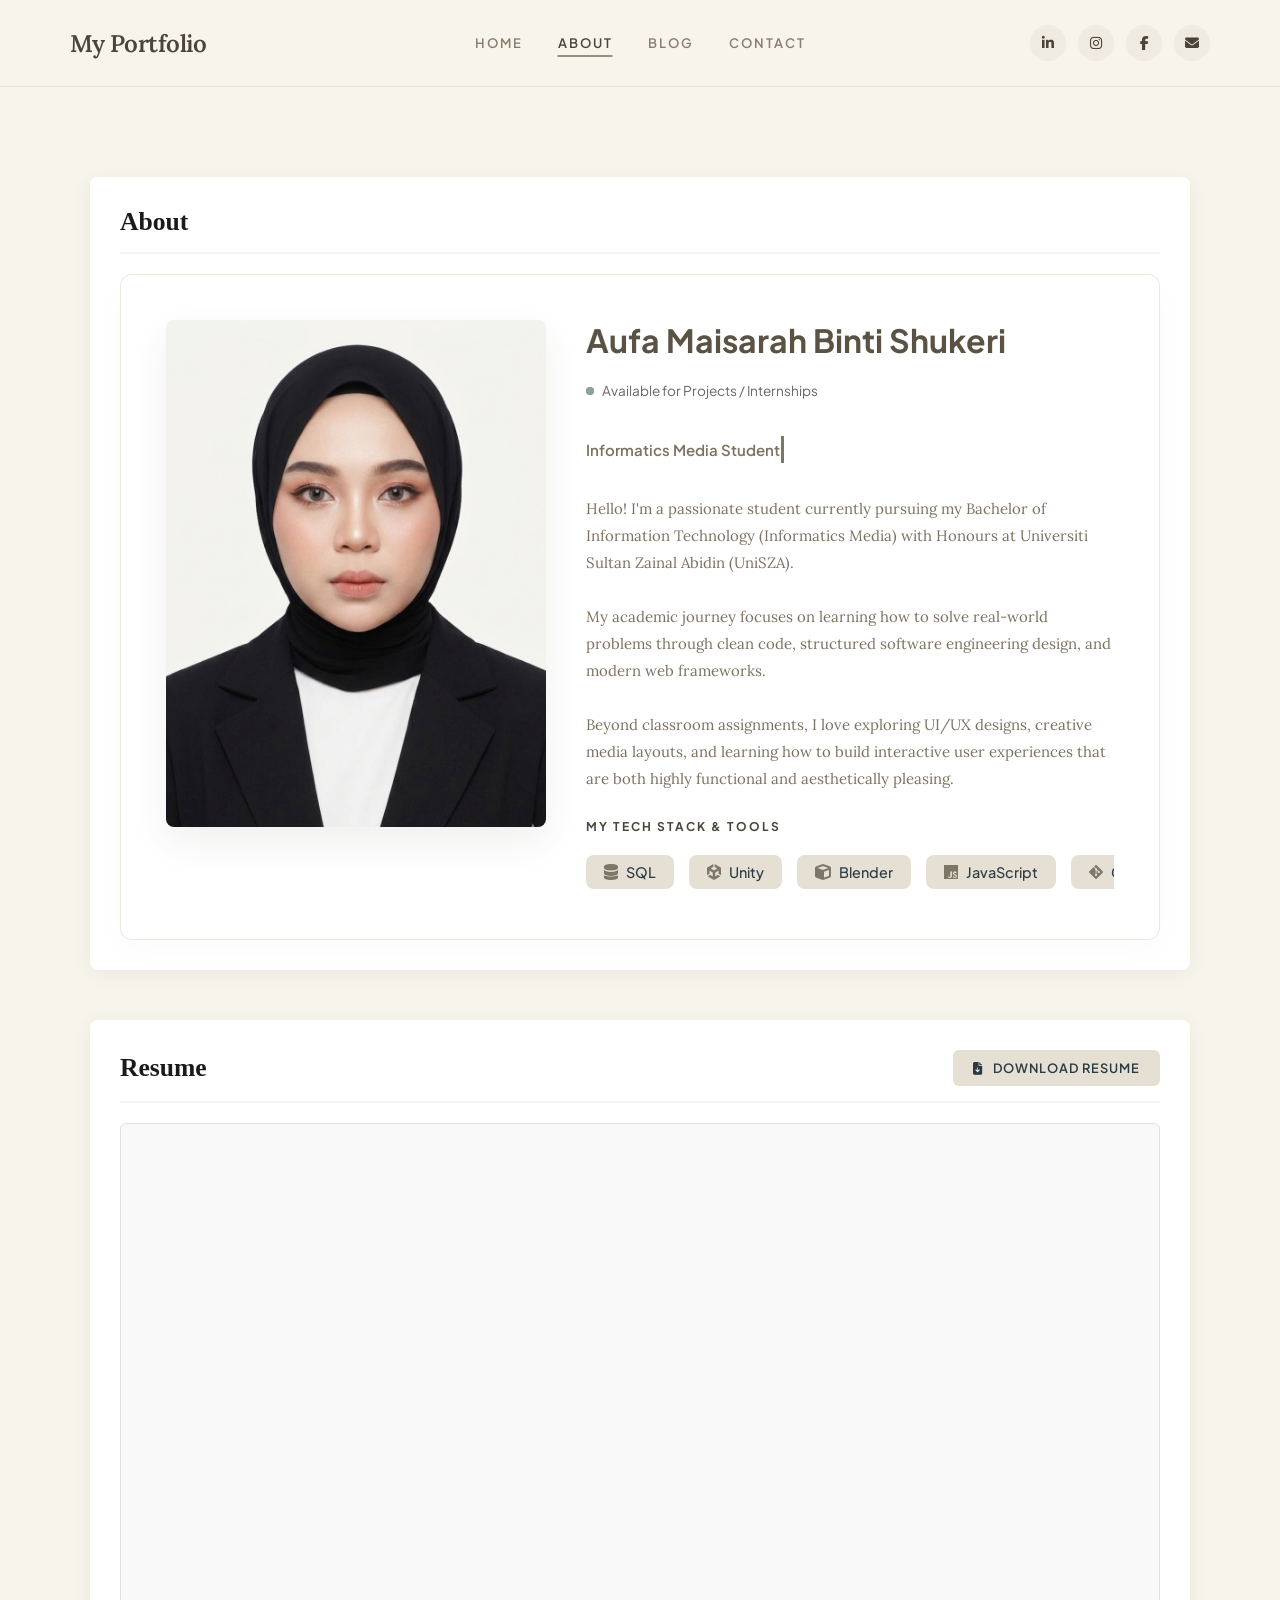
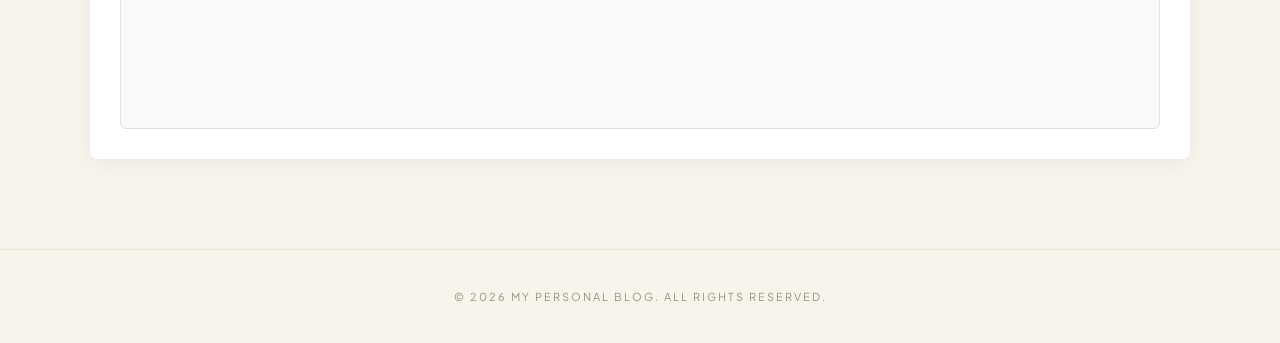
==== commit 4b864f6d: "d" ====
--- a/about.html
+++ b/about.html
@@ -19,9 +19,7 @@
                 <li><a href="blog.html">BLOG</a></li>
                 <li><a href="contact.html">CONTACT</a></li>
             </ul>
-
             <div class="header-social-icons">
-
                 <a href="https://linkedin.com/in/usernameanda" target="_blank" class="icon-circle linkedin"><i class="fab fa-linkedin-in"></i></a>
                 <a href="https://instagram.com/usernameanda" target="_blank" class="icon-circle instagram"><i class="fab fa-instagram"></i></a>
                 <a href="https://facebook.com/usernameanda" target="_blank" class="icon-circle facebook"><i class="fab fa-facebook-f"></i></a>
@@ -29,44 +27,46 @@
             </div>
         </nav>
     </header>
+
     <main class="content-container">
-        <h2 class="section-title">about me</h2>
-        <div class="about-layout">
-            <div class="about-image">
-                <img src="aufa.png" alt="My Profile">
+        
+        <!-- BAHAGIAN ABOUT (Kotak Putih Baru) -->
+        <div class="resume-container">
+            <div class="resume-header">
+                <h3>About</h3>
             </div>
-            <div class="about-text">
-                <h1 class="profile-name">Aufa Maisarah Binti Shukeri</h1>
-                <div class="status-badge">
-                    <span class="pulse-dot"></span> Available for Projects / Internships
+            <div class="about-layout">
+                <div class="about-image">
+                    <img src="aufa.png" alt="My Profile">
                 </div>
-                <p class="typing-title">Informatics Media Student</p>
-                <p class="intro-lead">Hello! I'm a passionate student currently pursuing my Bachelor of Information Technology (Informatics Media) with Honours at Universiti Sultan Zainal Abidin (UniSZA).</p>
-                <p class="intro-lead">My academic journey focuses on learning how to solve real-world problems through clean code, structured software engineering design, and modern web frameworks.</p>
-                <p class="intro-lead">Beyond classroom assignments, I love exploring UI/UX designs, creative media layouts, and learning how to build interactive user experiences that are both highly functional and aesthetically pleasing.</p>
+                <div class="about-text">
+                    <h1 class="profile-name">Aufa Maisarah Binti Shukeri</h1>
+                    <div class="status-badge">
+                        <span class="pulse-dot"></span> Available for Projects / Internships
+                    </div>
+                    <p class="typing-title">Informatics Media Student</p>
+                    <p class="intro-lead">Hello! I'm a passionate student currently pursuing my Bachelor of Information Technology (Informatics Media) with Honours at Universiti Sultan Zainal Abidin (UniSZA).</p>
+                    <p class="intro-lead">My academic journey focuses on learning how to solve real-world problems through clean code, structured software engineering design, and modern web frameworks.</p>
+                    <p class="intro-lead">Beyond classroom assignments, I love exploring UI/UX designs, creative media layouts, and learning how to build interactive user experiences that are both highly functional and aesthetically pleasing.</p>
 
-                <div class="skills-section">
-                    <h4>my tech stack & tools</h4>
-                    <div class="tech-marquee-container">
-                        <div class="tech-marquee-content">
-
-                            <div class="tech-icon-box"><i class="fas fa-database"></i> <span>SQL</span></div>
-                            <div class="tech-icon-box"><i class="fab fa-unity"></i> <span>Unity</span></div>
-                            <div class="tech-icon-box"><i class="fas fa-cube"></i> <span>Blender</span></div>
-                            <div class="tech-icon-box"><i class="fab fa-js"></i> <span>JavaScript</span></div>
-                            <div class="tech-icon-box"><i class="fab fa-git-alt"></i> <span>Git & GitHub</span></div>
-                            <div class="tech-icon-box"><i class="fas fa-code"></i> <span>VS Code</span></div>         
-                            <div class="tech-icon-box"><i class="fas fa-database"></i> <span>SQL</span></div>
-                            <div class="tech-icon-box"><i class="fab fa-unity"></i> <span>Unity</span></div>
-                            <div class="tech-icon-box"><i class="fas fa-cube"></i> <span>Blender</span></div>
-                            <div class="tech-icon-box"><i class="fab fa-js"></i> <span>JavaScript</span></div>
-                            <div class="tech-icon-box"><i class="fab fa-git-alt"></i> <span>Git & GitHub</span></div>
-                            <div class="tech-icon-box"><i class="fas fa-code"></i> <span>VS Code</span></div>
+                    <div class="skills-section">
+                        <h4>my tech stack & tools</h4>
+                        <div class="tech-marquee-container">
+                            <div class="tech-marquee-content">
+                                <div class="tech-icon-box"><i class="fas fa-database"></i> <span>SQL</span></div>
+                                <div class="tech-icon-box"><i class="fab fa-unity"></i> <span>Unity</span></div>
+                                <div class="tech-icon-box"><i class="fas fa-cube"></i> <span>Blender</span></div>
+                                <div class="tech-icon-box"><i class="fab fa-js"></i> <span>JavaScript</span></div>
+                                <div class="tech-icon-box"><i class="fab fa-git-alt"></i> <span>Git & GitHub</span></div>
+                                <div class="tech-icon-box"><i class="fas fa-code"></i> <span>VS Code</span></div>
+                            </div>
                         </div>
                     </div>
                 </div>
             </div>
         </div>
+
+        <!-- BAHAGIAN RESUME (Sedia ada) -->
         <div class="resume-container">
             <div class="resume-header">
                 <h3>Resume</h3>
@@ -79,9 +79,10 @@
             </div>
         </div>
     </main>
+
     <footer>
         <p>&copy; 2026 My Personal Blog. All Rights Reserved.</p>
+    </footer>
 
-    </footer>
 </body>
-</html+</html>
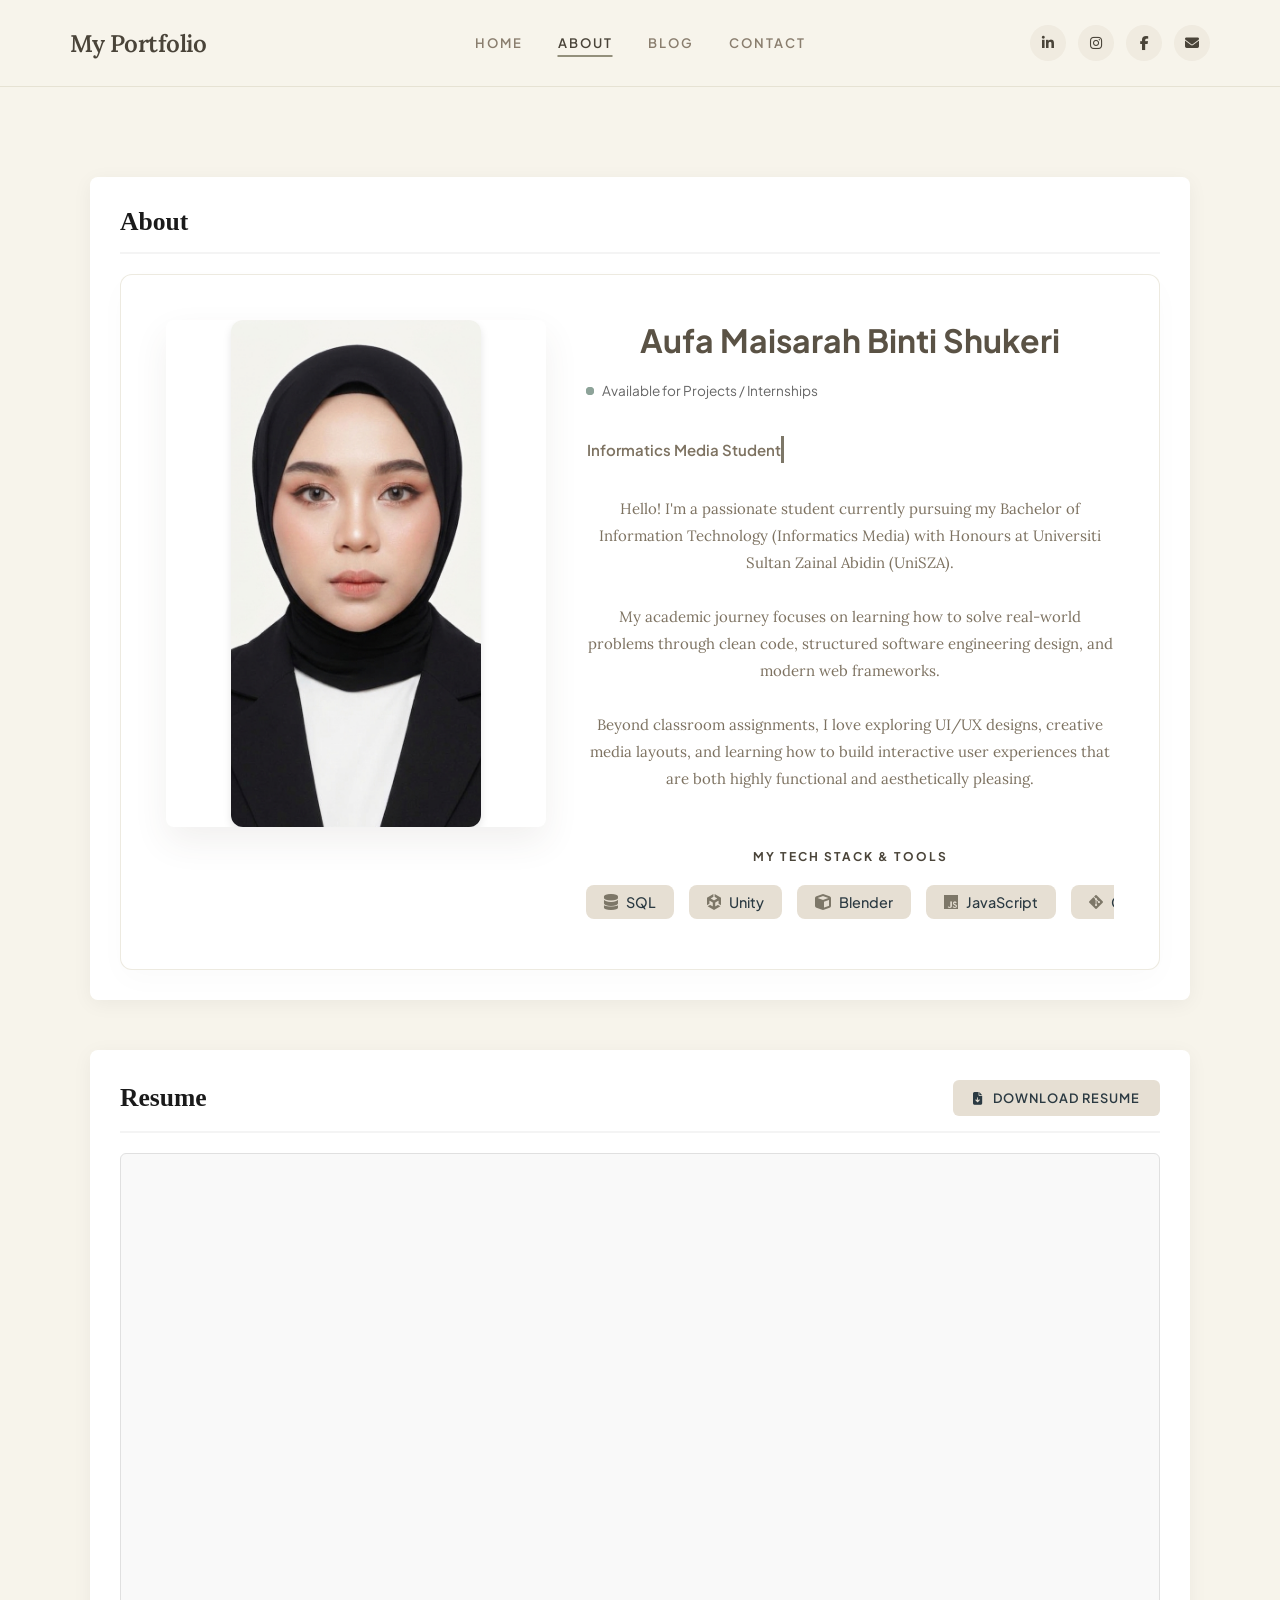
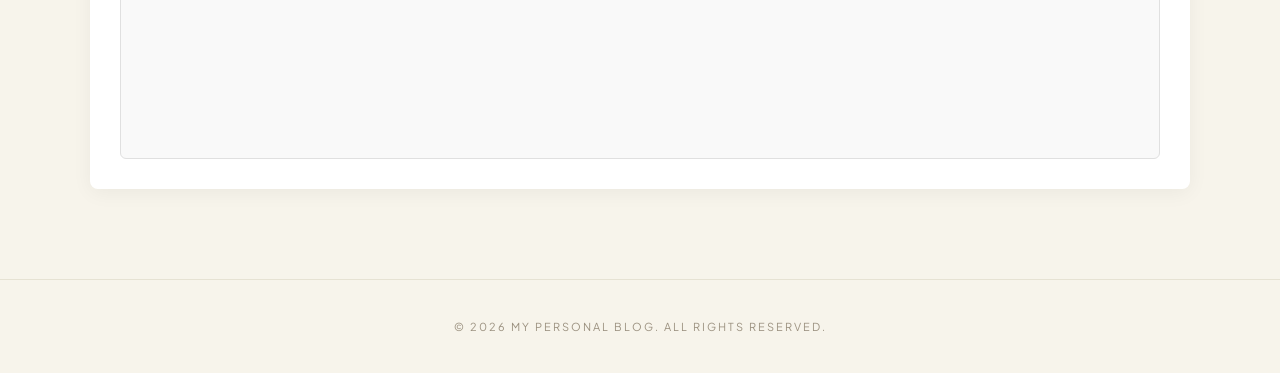
==== commit a20e8b4f: "d" ====
--- a/about.html
+++ b/about.html
@@ -30,18 +30,22 @@
 
     <main class="content-container">
         
-        <!-- BAHAGIAN ABOUT (Kotak Putih Baru) -->
+        <!-- BAHAGIAN ABOUT (Kotak Putih) -->
         <div class="resume-container">
             <div class="resume-header">
                 <h3>About</h3>
             </div>
+            
             <div class="about-layout">
-                <div class="about-image">
-                    <img src="aufa.png" alt="My Profile">
+                <!-- Bahagian Gambar (Center) -->
+                <div class="about-image" style="display: flex; justify-content: center; margin-bottom: 25px;">
+                    <img src="aufa.png" alt="My Profile" style="max-width: 250px; border-radius: 12px; box-shadow: 0 4px 8px rgba(0,0,0,0.1);">
                 </div>
-                <div class="about-text">
+                
+                <!-- Bahagian Teks -->
+                <div class="about-text" style="text-align: center;">
                     <h1 class="profile-name">Aufa Maisarah Binti Shukeri</h1>
-                    <div class="status-badge">
+                    <div class="status-badge" style="display: inline-flex; align-items: center; margin-bottom: 15px;">
                         <span class="pulse-dot"></span> Available for Projects / Internships
                     </div>
                     <p class="typing-title">Informatics Media Student</p>
@@ -49,7 +53,7 @@
                     <p class="intro-lead">My academic journey focuses on learning how to solve real-world problems through clean code, structured software engineering design, and modern web frameworks.</p>
                     <p class="intro-lead">Beyond classroom assignments, I love exploring UI/UX designs, creative media layouts, and learning how to build interactive user experiences that are both highly functional and aesthetically pleasing.</p>
 
-                    <div class="skills-section">
+                    <div class="skills-section" style="margin-top: 30px;">
                         <h4>my tech stack & tools</h4>
                         <div class="tech-marquee-container">
                             <div class="tech-marquee-content">
@@ -66,7 +70,7 @@
             </div>
         </div>
 
-        <!-- BAHAGIAN RESUME (Sedia ada) -->
+        <!-- BAHAGIAN RESUME -->
         <div class="resume-container">
             <div class="resume-header">
                 <h3>Resume</h3>
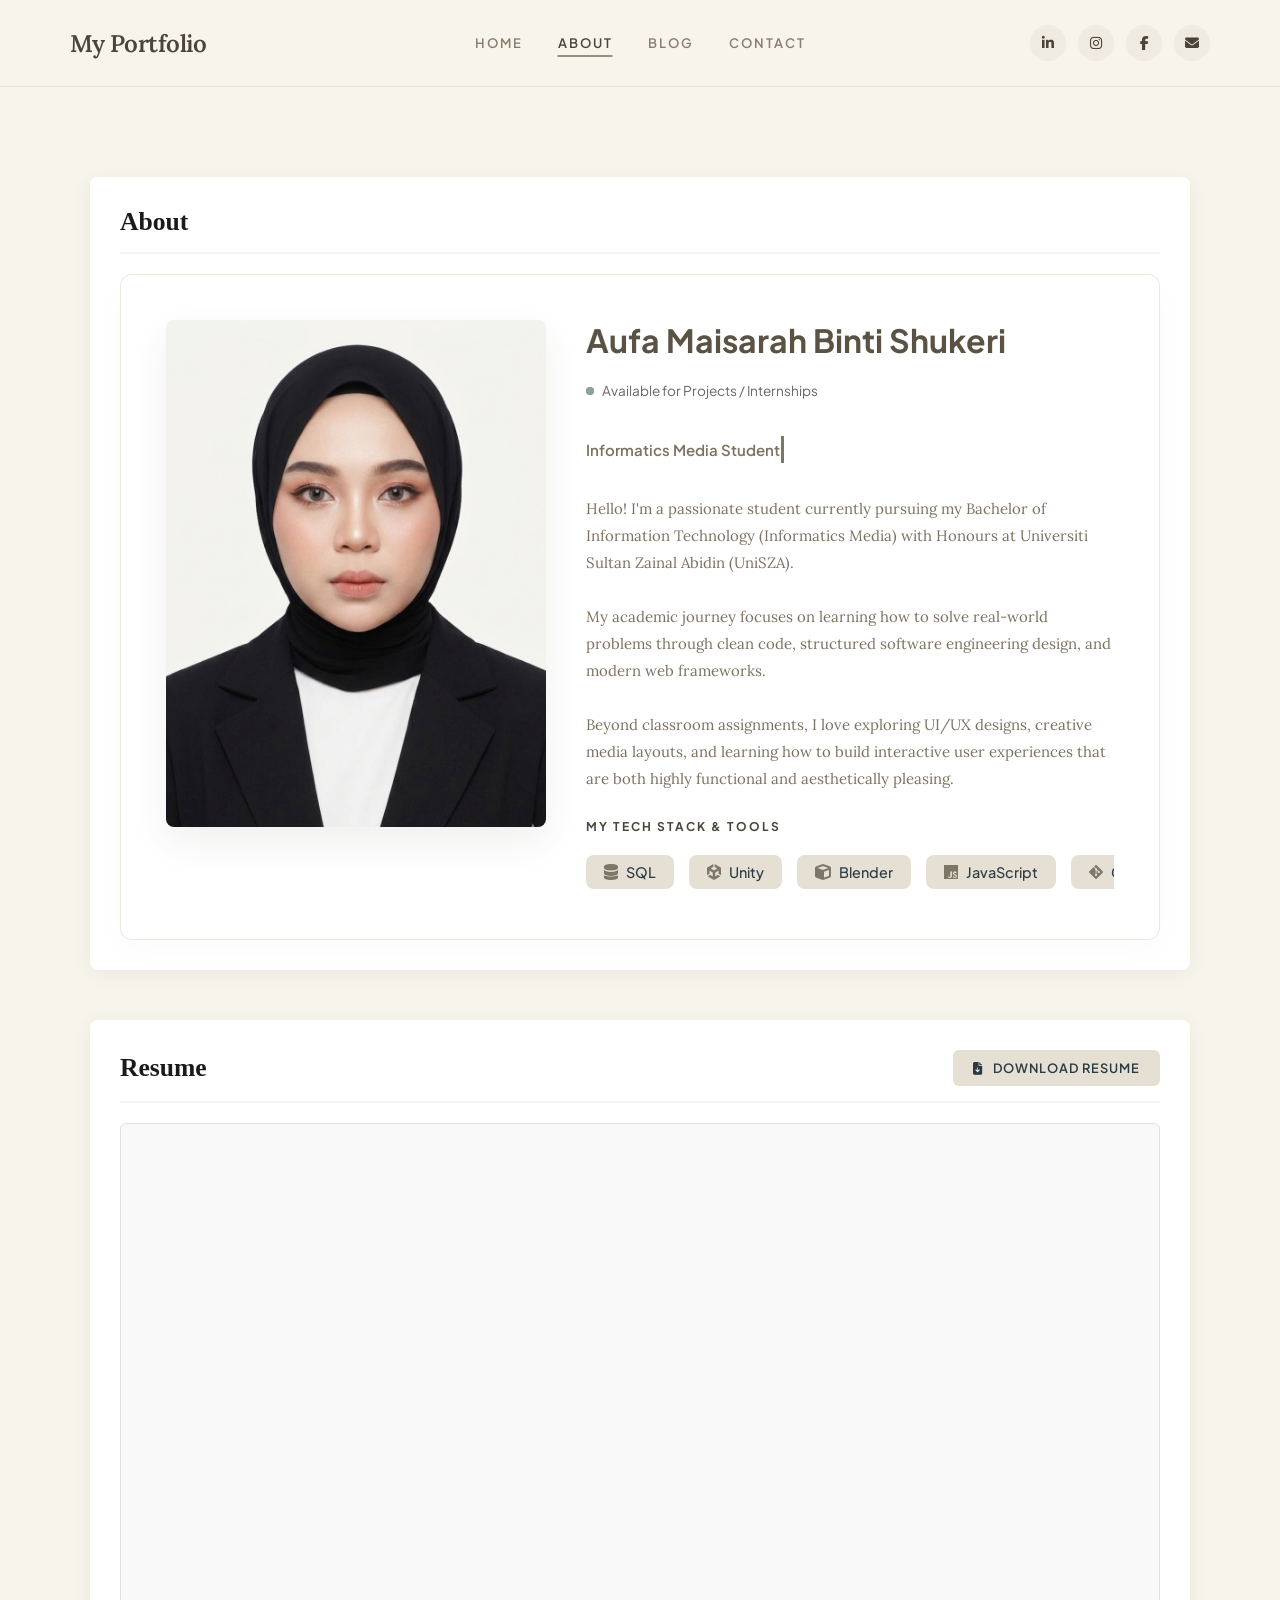
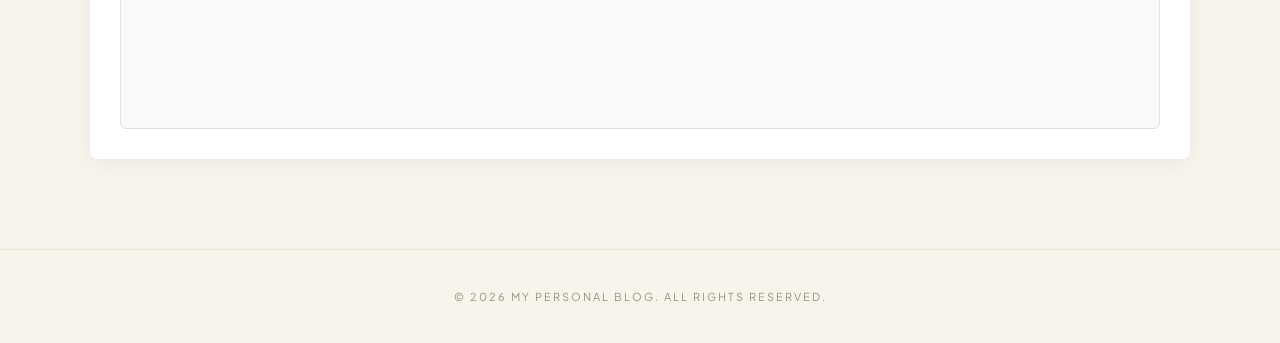
==== commit c9d612ed: "d" ====
--- a/about.html
+++ b/about.html
@@ -30,22 +30,18 @@
 
     <main class="content-container">
         
-        <!-- BAHAGIAN ABOUT (Kotak Putih) -->
+        <!-- BAHAGIAN ABOUT (Kotak Putih Baru) -->
         <div class="resume-container">
             <div class="resume-header">
                 <h3>About</h3>
             </div>
-            
             <div class="about-layout">
-                <!-- Bahagian Gambar (Center) -->
-                <div class="about-image" style="display: flex; justify-content: center; margin-bottom: 25px;">
-                    <img src="aufa.png" alt="My Profile" style="max-width: 250px; border-radius: 12px; box-shadow: 0 4px 8px rgba(0,0,0,0.1);">
+                <div class="about-image">
+                    <img src="aufa.png" alt="My Profile">
                 </div>
-                
-                <!-- Bahagian Teks -->
-                <div class="about-text" style="text-align: center;">
+                <div class="about-text">
                     <h1 class="profile-name">Aufa Maisarah Binti Shukeri</h1>
-                    <div class="status-badge" style="display: inline-flex; align-items: center; margin-bottom: 15px;">
+                    <div class="status-badge">
                         <span class="pulse-dot"></span> Available for Projects / Internships
                     </div>
                     <p class="typing-title">Informatics Media Student</p>
@@ -53,7 +49,7 @@
                     <p class="intro-lead">My academic journey focuses on learning how to solve real-world problems through clean code, structured software engineering design, and modern web frameworks.</p>
                     <p class="intro-lead">Beyond classroom assignments, I love exploring UI/UX designs, creative media layouts, and learning how to build interactive user experiences that are both highly functional and aesthetically pleasing.</p>
 
-                    <div class="skills-section" style="margin-top: 30px;">
+                    <div class="skills-section">
                         <h4>my tech stack & tools</h4>
                         <div class="tech-marquee-container">
                             <div class="tech-marquee-content">
@@ -70,7 +66,7 @@
             </div>
         </div>
 
-        <!-- BAHAGIAN RESUME -->
+        <!-- BAHAGIAN RESUME (Sedia ada) -->
         <div class="resume-container">
             <div class="resume-header">
                 <h3>Resume</h3>
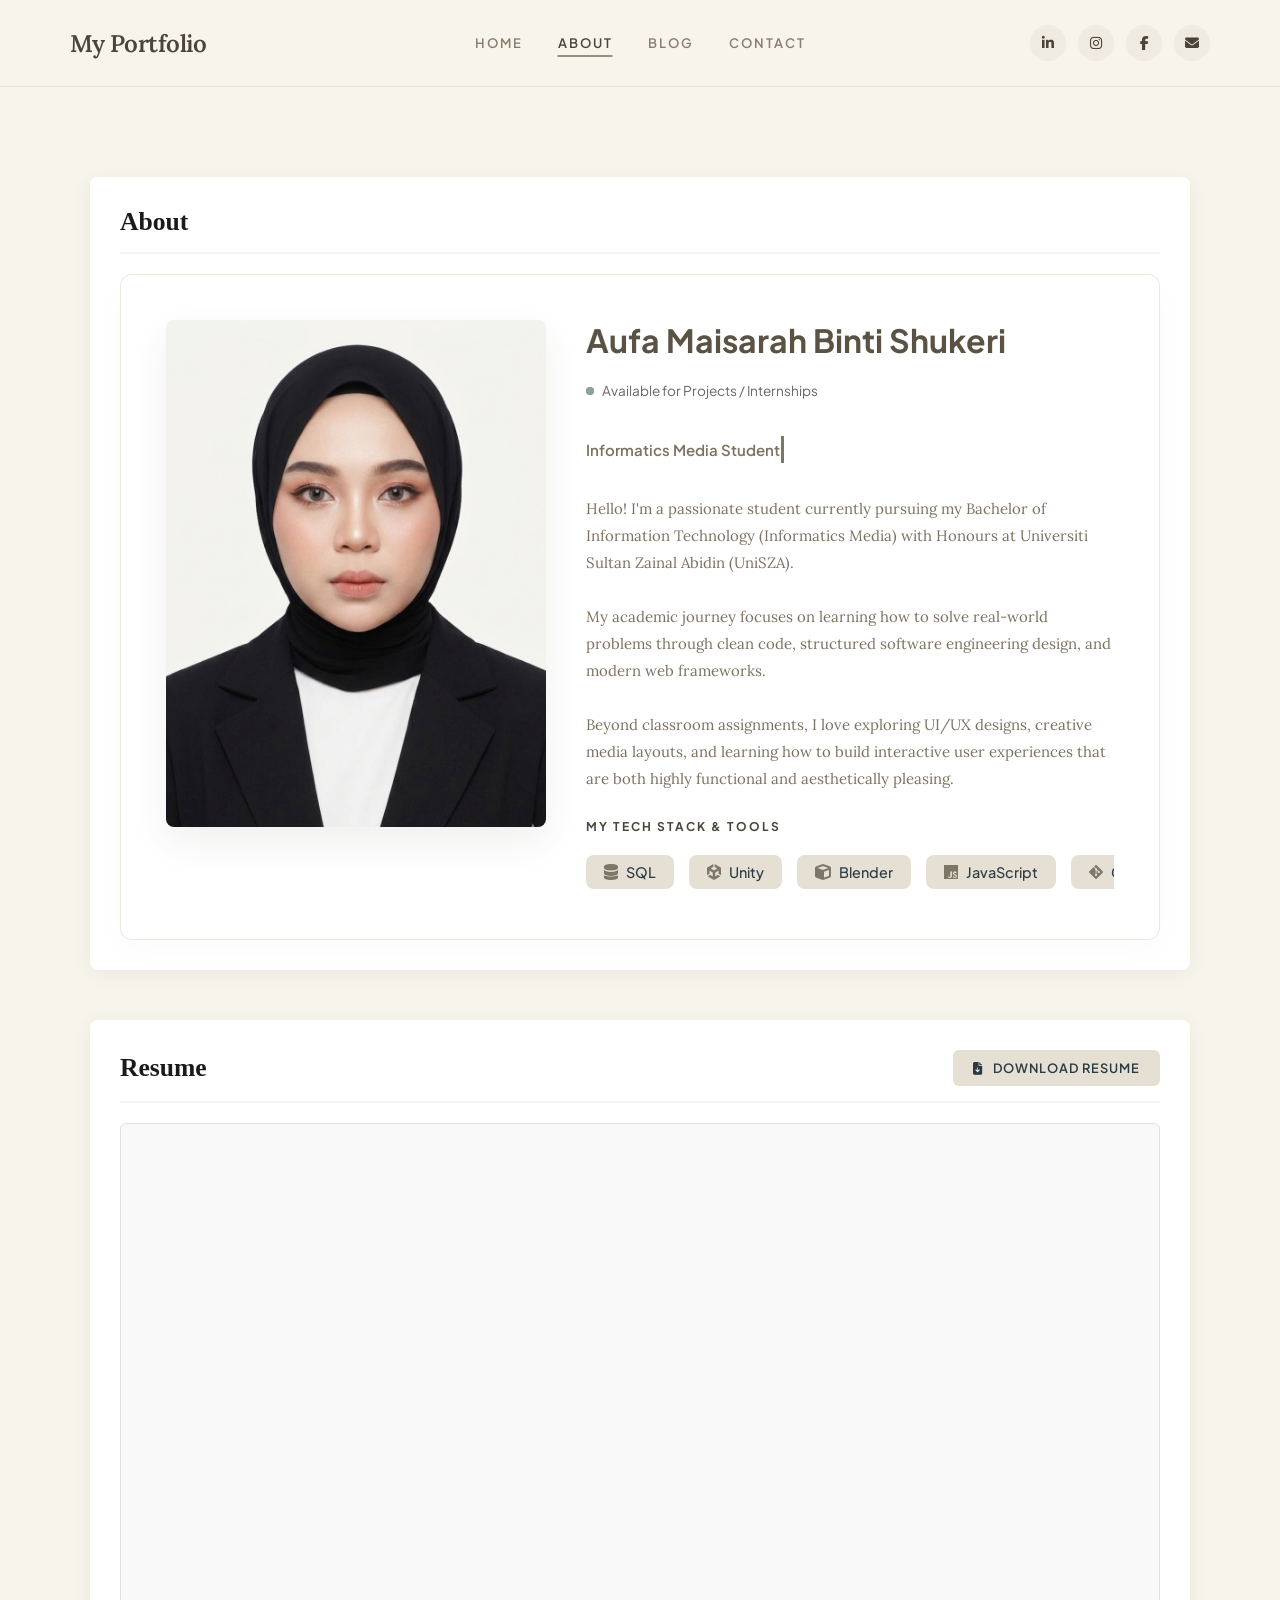
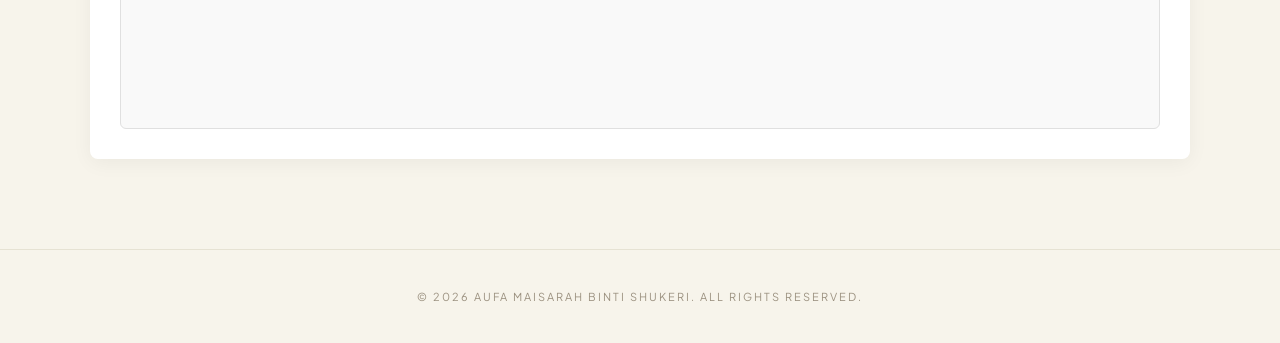
==== commit d88b898d: "s" ====
--- a/about.html
+++ b/about.html
@@ -20,10 +20,10 @@
                 <li><a href="contact.html">CONTACT</a></li>
             </ul>
             <div class="header-social-icons">
-                <a href="https://linkedin.com/in/usernameanda" target="_blank" class="icon-circle linkedin"><i class="fab fa-linkedin-in"></i></a>
-                <a href="https://instagram.com/usernameanda" target="_blank" class="icon-circle instagram"><i class="fab fa-instagram"></i></a>
-                <a href="https://facebook.com/usernameanda" target="_blank" class="icon-circle facebook"><i class="fab fa-facebook-f"></i></a>
-                <a href="mailto:emailanda@gmail.com" class="icon-circle email"><i class="fas fa-envelope"></i></a>
+                <a href="https://linkedin.com/in/aufa-maisarah-621315402/" target="_blank" class="icon-circle linkedin"><i class="fab fa-linkedin-in"></i></a>
+                <a href="https://instagram.com/aufashukeri_" target="_blank" class="icon-circle instagram"><i class="fab fa-instagram"></i></a>
+                <a href="https://facebook.com/Aufa Maisarah" target="_blank" class="icon-circle facebook"><i class="fab fa-facebook-f"></i></a>
+                <a href="mailto:aufamaisarah15@gmail.com" class="icon-circle email"><i class="fas fa-envelope"></i></a>
             </div>
         </nav>
     </header>
@@ -81,7 +81,7 @@
     </main>
 
     <footer>
-        <p>&copy; 2026 My Personal Blog. All Rights Reserved.</p>
+        <p>&copy; 2026 Aufa Maisarah Binti Shukeri. All Rights Reserved.</p>
     </footer>
 
 </body>
--- a/style.css
+++ b/style.css
@@ -1269,7 +1269,7 @@
     }
 
     /* ==========================================================================
-       PUNCA UTAMA: MENJINAKKAN ANIMASI MARQUEE SUPAYA TIDAK MENOLAK KOTAK
+       ANIMASI MARQUEE SUPAYA TIDAK MENOLAK KOTAK
        ========================================================================== */
     .skills-section {
         width: 100% !important;
@@ -1297,4 +1297,339 @@
     line-height: 1.0;  /* Jarak antara baris supaya selesa dibaca */
     color: #555;       /* Warna tulisan, pastikan sama dengan perenggan pertama */
     margin-bottom: 5px; /* Penting: Ini untuk beri jarak antara perenggan */
-}+}
+/* Container Utama */
+.audio-tech-container {
+    margin: 40px 0;
+}
+
+.audio-cards-grid {
+    display: grid;
+    grid-template-columns: 1fr 1fr;
+    gap: 20px;
+}
+
+/* Gaya Kad - Warna Konsisten (Krim) */
+.audio-card-modern {
+    background: #fdfcf7; 
+    padding: 25px;
+    border-radius: 8px;
+    border: 1px solid #e8e5d8;
+    box-shadow: 0 2px 5px rgba(0,0,0,0.03);
+}
+
+.card-title {
+    font-size: 1.25rem;
+    font-weight: bold;
+    color: #1a1a1a;
+    margin-bottom: 12px;
+}
+
+.audio-card-modern p {
+    color: #666;
+    margin-bottom: 20px;
+}
+
+/* Gaya Butang - Konsisten */
+.tiktok-btn-light {
+    display: inline-flex;
+    align-items: center;
+    gap: 8px;
+    padding: 8px 16px;
+    border-radius: 4px;
+    text-decoration: none;
+    font-weight: bold;
+    border: 1px solid #ccc;
+    background: transparent;
+    transition: 0.3s;
+}
+
+/* Warna border butang ikut gaya TikTok */
+.tiktok-btn-light.group { border-color: #00f2ea; color: #00f2ea; }
+.tiktok-btn-light.solo { border-color: #fe2c55; color: #fe2c55; }
+
+.tiktok-btn-light:hover {
+    background: #f0eee9;
+}
+<style>
+    /* Reset & Transition untuk semua butang */
+    .btn-custom {
+        display: inline-flex; 
+        align-items: center; 
+        gap: 8px; 
+        padding: 8px 16px; 
+        text-decoration: none; 
+        border-radius: 4px; 
+        font-weight: bold; 
+        border: 1px solid;
+        transition: all 0.3s ease;
+    }
+
+    /* Style YouTube */
+    .btn-youtube {
+        border-color: #ff0000;
+        color: #ff0000; /* Warna asal teks */
+    }
+    
+    .btn-youtube:hover {
+        background-color: #ff0000;
+        color: #ffffff !important; /* Teks bertukar jadi PUTIH bila hover */
+    }
+
+    /* Style TikTok */
+    .btn-tiktok {
+        border-color: #00f2ea;
+        color: #00f2ea; /* Warna asal teks */
+    }
+    
+    .btn-tiktok:hover {
+        background-color: #00f2ea;
+        color: #090606 !important; /* Teks bertukar jadi PUTIH bila hover */
+    }
+</style>
+/* Gaya Butang */
+.view-details-btn {
+    background: transparent;
+    border: 1.5px solid #8B8577;
+    color: #8B8577;
+    /* Kurangkan padding untuk mengecilkan saiz butang */
+    padding: 6px 16px; 
+    border-radius: 30px;
+    cursor: pointer;
+    font-weight: bold;
+    transition: 0.3s;
+    /* Tambahkan ini supaya butang mengikut saiz teks sahaja */
+    display: inline-block; 
+    width: auto; 
+    font-size: 0.9rem; /* Pilihan: Kecilkan sedikit saiz font */
+}
+
+.view-details-btn:hover {
+    background: #8B8577;
+    color: white;
+}
+
+/* --- GAYA MODAL (POP-UP PANEL) --- */
+
+/* Latar belakang gelap di belakang modal */
+.modal {
+    display: none; 
+    position: fixed;
+    z-index: 1000;
+    left: 0;
+    top: 0;
+    width: 100%;
+    height: 100%;
+    background-color: rgba(0, 0, 0, 0.6); /* Warna hitam lutsinar */
+}
+
+/* Kotak kandungan modal */
+.modal-content {
+    background-color: #F5EFE0; /* Warna krim lembut */
+    margin: 8% auto;
+    padding: 40px;
+    width: 80%;
+    max-width: 900px;
+    border-radius: 30px; /* Sudut bulat */
+    position: relative;
+    box-shadow: 0 5px 15px rgba(0,0,0,0.3);
+}
+
+/* Butang tutup (X) */
+.close {
+    position: absolute;
+    right: 30px;
+    top: 20px;
+    font-size: 35px;
+    font-weight: bold;
+    cursor: pointer;
+    color: #4a4a4a;
+}
+
+.close:hover {
+    color: #000;
+}
+
+/* Susunan 3 gambar dalam modal */
+.image-gallery {
+    display: flex;
+    justify-content: space-between;
+    gap: 15px;
+    margin: 25px 0;
+}
+
+.gallery-img {
+    width: 32%; /* Setiap gambar ambil 32% lebar */
+    height: 200px; /* Tetapkan tinggi yang seragam */
+    object-fit: cover; /* Pastikan gambar tidak terpotong dengan pelik */
+    border-radius: 15px; /* Sudut bulat untuk gambar */
+}
+
+/* Gaya teks huraian */
+.modal-description {
+    font-size: 1.1rem;
+    color: #555;
+    line-height: 1.6;
+    margin-top: 15px;
+}
+
+/* Gaya butang "View Details" di halaman utama */
+.view-details-btn {
+    background: transparent;
+    border: 1.5px solid #8B8577;
+    color: #8B8577;
+    padding: 10px 25px;
+    border-radius: 30px;
+    cursor: pointer;
+    font-weight: bold;
+    transition: 0.3s;
+    margin-top: 15px;
+}
+
+.view-details-btn:hover {
+    background: #8B8577;
+    color: white;
+}
+/* 1. Gaya butang asal (Normal) */
+.view-details-btn {
+    background: transparent !important; /* Latar belakang lutsinar */
+    border: 1.5px solid #8B8577 !important; /* Warna border asal */
+    color: #8B8577 !important; /* Warna teks asal */
+    
+    padding: 5px 15px !important; 
+    border-radius: 30px !important;
+    cursor: pointer !important;
+    font-size: 13px !important;
+    font-weight: 600 !important;
+    display: inline-flex !important;
+    width: fit-content !important;
+    transition: 0.3s !important; /* Efek transisi yang lancar */
+}
+
+/* 2. Gaya apabila mouse berada di atas butang (Hover) */
+.view-details-btn:hover {
+    background-color: #8B8577 !important; /* Tukar background jadi warna coklat */
+    color: #ffffff !important;           /* Tukar teks jadi warna putih */
+    border-color: #8B8577 !important;    /* Pastikan border kekal coklat */
+}
+/* Pastikan blog-item disusun secara mendatar */
+.blog-item {
+    display: flex;
+    align-items: flex-start; /* Jajar ke atas */
+    gap: 20px; /* Jarak antara gambar dan teks */
+    padding: 20px 0;
+}
+
+/* Tetapkan saiz gambar supaya kecil dan konsisten */
+.blog-img {
+    width: 150px; /* Anda boleh ubah saiz ini (contoh: 120px atau 150px) */
+    height: 150px;
+    object-fit: cover;
+    border-radius: 10px; /* Bucu bulat sedikit */
+    flex-shrink: 0; /* Pastikan gambar tidak mengecut */
+}
+
+/* Pastikan kandungan teks mengambil ruang selebihnya */
+.blog-content {
+    flex: 1;
+}
+/* --- Penambahbaikan Mobile Friendly untuk Header --- */
+@media (max-width: 900px) {
+    .navbar {
+        flex-wrap: wrap; /* Benarkan elemen turun ke bawah jika tiada ruang */
+        justify-content: center; /* Pusatkan semua elemen */
+        gap: 20px;
+        padding: 15px;
+    }
+
+    /* Logo di baris atas */
+    .logo {
+        flex: 0 0 100%; /* Ambil ruang penuh */
+        text-align: center;
+        margin-right: 0;
+    }
+
+    /* Navigasi di tengah */
+    .nav-links {
+        position: static; /* Buang kedudukan absolute */
+        transform: none;
+        order: 2;
+    }
+
+    /* Ikon sosial di bawah navigasi */
+    .header-socials {
+        margin-left: 0;
+        order: 3;
+    }
+}
+/* --- Responsif Pop-up untuk Mobile --- */
+@media (max-width: 768px) {
+    /* Pastikan kotak modal tidak terlalu lebar */
+    .modal-content {
+        width: 90% !important;
+        max-height: 85vh !important;
+        overflow-y: auto; /* Membolehkan skrol jika gambar banyak */
+        padding: 20px !important;
+    }
+
+    /* Tukar susunan gambar kepada menegak */
+    .image-gallery {
+        display: flex !important;
+        flex-direction: column !important; /* Susun menegak */
+        align-items: center; /* Pastikan gambar di tengah */
+        gap: 15px !important;
+    }
+
+    /* Pastikan setiap gambar fit mengikut lebar kotak */
+    .gallery-img {
+        width: 100% !important;
+        height: auto !important;
+        max-width: 400px; /* Saiz maksimum gambar di mobile */
+    }
+}
+/* Pastikan bekas modal menjadi rujukan posisi untuk butang pangkah */
+.modal-content {
+    position: relative !important; /* Penting untuk kedudukan pangkah */
+    padding-top: 40px !important; /* Beri ruang supaya pangkah tidak bertindih dengan tajuk */
+}
+
+/* Tetapkan butang pangkah sentiasa di penjuru kanan atas */
+.close {
+    position: absolute !important;
+    top: 15px !important;
+    right: 20px !important;
+    font-size: 30px !important;
+    cursor: pointer;
+    z-index: 1001; /* Pastikan ia berada di lapisan paling atas */
+    color: #4a4439;
+}
+/* --- Redesign Blog List untuk Mobile (Full Width) --- */
+@media (max-width: 768px) {
+    /* 1. Paksa setiap item blog menjadi susunan menegak */
+    .blog-item {
+        display: flex !important;
+        flex-direction: column !important; /* Gambar di atas, teks di bawah */
+        width: 100% !important;
+        margin-bottom: 30px !important;
+    }
+
+    /* 2. Besarkan saiz gambar supaya memenuhi lebar skrin */
+    .blog-meta {
+        width: 100% !important;
+        margin-bottom: 15px !important;
+    }
+
+    .blog-img {
+        width: 100% !important;
+        height: auto !important; /* Kekalkan nisbah gambar */
+        object-fit: cover;
+        border-radius: 8px; /* Kekalkan corner yang kemas */
+    }
+
+    /* 3. Pastikan ruang teks selesa */
+    .blog-content {
+        width: 100% !important;
+        padding: 0 !important;
+    }
+}
+
